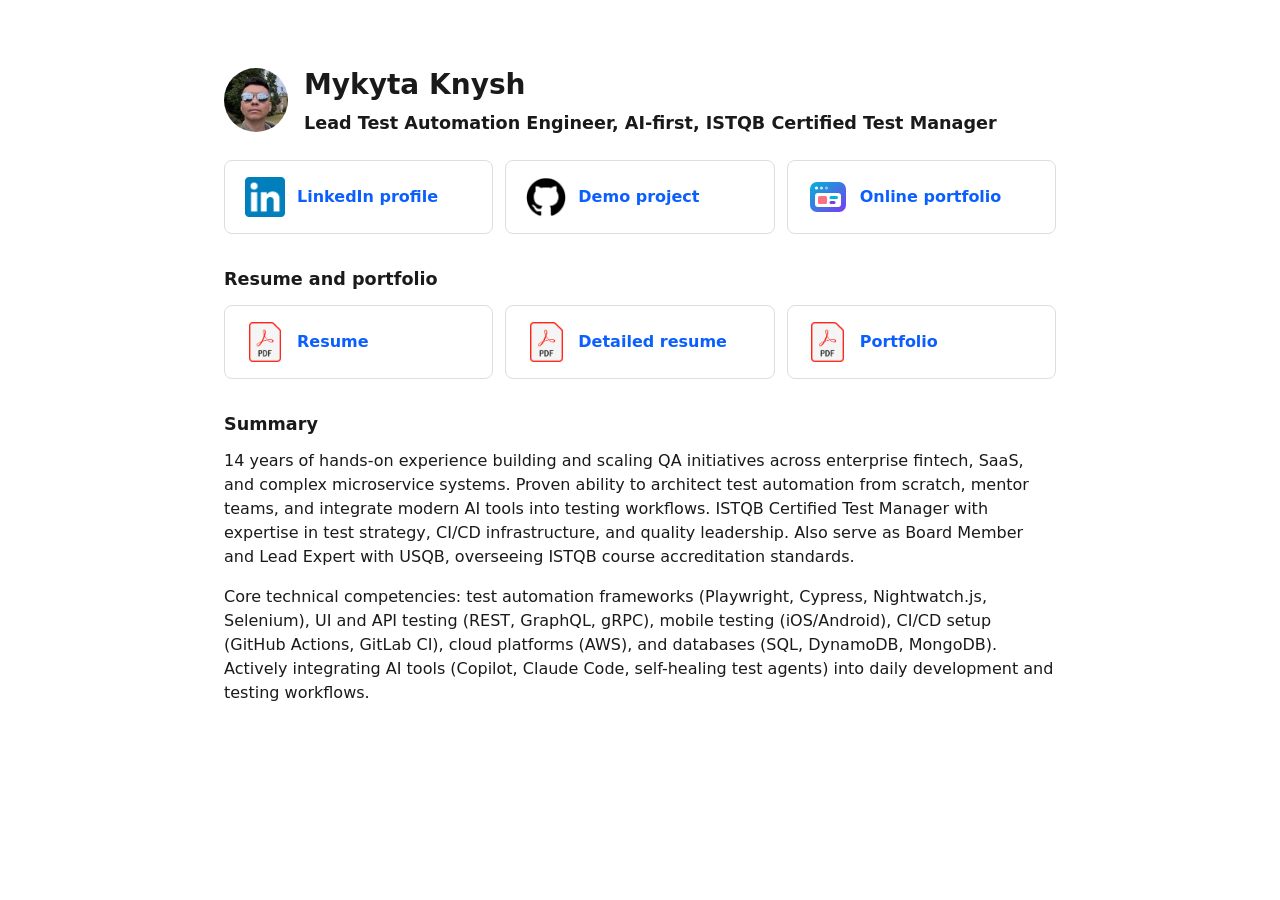
==== docs/index.html @ f2004c10 "Use colorful web page icon for online portfolio" ====
<!doctype html>
<html lang="en">
<head>
<meta charset="utf-8">
<meta name="viewport" content="width=device-width, initial-scale=1">
<title>Mykyta Knysh – Lead Test Automation Engineer | Resume &amp; Portfolio</title>
<meta name="description" content="Mykyta Knysh: Lead Test Automation Engineer, AI-first, ISTQB Certified Test Manager. 14 years building and scaling QA across fintech and SaaS with Playwright, Cypress, Selenium and CI/CD. Download resume and portfolio.">
<meta name="author" content="Mykyta Knysh">
<meta name="robots" content="index, follow, max-snippet:-1, max-image-preview:large">
<link rel="canonical" href="https://nknysh.github.io/cv/">
<link rel="me" href="https://www.linkedin.com/in/mykytaknysh/">
<meta property="og:type" content="profile">
<meta property="og:title" content="Mykyta Knysh – Lead Test Automation Engineer">
<meta property="og:description" content="AI-first Lead Test Automation Engineer and ISTQB Certified Test Manager with 14 years of experience in enterprise fintech, SaaS and microservice systems.">
<meta property="og:url" content="https://nknysh.github.io/cv/">
<meta property="og:site_name" content="Mykyta Knysh – Resume &amp; Portfolio">
<meta property="profile:first_name" content="Mykyta">
<meta property="profile:last_name" content="Knysh">
<meta name="twitter:card" content="summary">
<meta name="twitter:title" content="Mykyta Knysh – Lead Test Automation Engineer">
<meta name="twitter:description" content="AI-first Lead Test Automation Engineer and ISTQB Certified Test Manager. Download resume and portfolio.">
<script type="application/ld+json">
{
  "@context": "https://schema.org",
  "@type": "ProfilePage",
  "url": "https://nknysh.github.io/cv/",
  "name": "Mykyta Knysh – Resume & Portfolio",
  "mainEntity": {
    "@type": "Person",
    "name": "Mykyta Knysh",
    "givenName": "Mykyta",
    "familyName": "Knysh",
    "jobTitle": "Lead Test Automation Engineer",
    "description": "Lead Test Automation Engineer, AI-first, ISTQB Certified Test Manager with 14 years of experience building and scaling QA initiatives across enterprise fintech, SaaS, and complex microservice systems.",
    "url": "https://nknysh.github.io/cv/",
    "sameAs": ["https://www.linkedin.com/in/mykytaknysh/"],
    "hasCredential": {
      "@type": "EducationalOccupationalCredential",
      "credentialCategory": "certification",
      "name": "ISTQB Certified Test Manager"
    },
    "memberOf": {
      "@type": "Organization",
      "name": "USQB",
      "roleName": "Board Member and Lead Expert"
    },
    "knowsAbout": [
      "Test automation", "Test strategy", "Quality assurance", "Playwright", "Cypress",
      "Nightwatch.js", "Selenium", "REST API testing", "GraphQL", "gRPC",
      "Mobile testing", "iOS", "Android", "CI/CD", "GitHub Actions", "GitLab CI",
      "AWS", "SQL", "DynamoDB", "MongoDB", "AI-assisted testing", "Claude Code", "GitHub Copilot"
    ]
  }
}
</script>
<style>
  :root { --bg:#fff; --fg:#1a1a1a; --muted:#666; --accent:#0b5fff; --border:#ddd; }
  @media (prefers-color-scheme: dark) {
    :root { --bg:#111; --fg:#eee; --muted:#999; --accent:#6ea0ff; --border:#333; }
  }
  body { margin:0; background:var(--bg); color:var(--fg); font:16px/1.5 system-ui,sans-serif; }
  main { max-width:52rem; margin:0 auto; padding:4rem 16px; }
  h1 { margin:0 0 .25rem; font-size:1.75rem; }
  .identity { display:flex; align-items:center; gap:1rem; margin:0 0 1.5rem; }
  .identity img { flex:none; width:4rem; height:4rem; border-radius:50%; object-fit:cover; }
  .role { margin:0; font-size:1.1rem; font-weight:600; }
  section p { margin:0 0 1rem; }
  h2 { margin:2rem 0 .75rem; font-size:1.1rem; }  a, a:visited { color:var(--accent); }
  .docs { display:grid; grid-template-columns:repeat(3,1fr); gap:.75rem; }
  @media (max-width:40rem) { .docs { grid-template-columns:1fr; } }
  a.doc { display:block; padding:1rem 1.25rem; border:1px solid var(--border);
          border-radius:8px; color:var(--accent); text-decoration:none; font-weight:600; }
  a.doc:hover { border-color:var(--accent); }
  a.doc.with-logo { display:flex; align-items:center; gap:.75rem; }
  a.doc img { width:2.5rem; height:2.5rem; flex:none; object-fit:contain; }
  @media (prefers-color-scheme: dark) { img.invert-dark { filter:invert(1); } }</style>
</head>
<body>
<main>
  <header>
    <div class="identity">
      <img src="images/avatar.jpg" alt="" width="64" height="64">
      <div>
        <h1>Mykyta Knysh</h1>
        <p class="role">Lead Test Automation Engineer, AI-first, ISTQB Certified Test Manager</p>
      </div>
    </div>
    <div class="docs">
      <a class="doc with-logo" href="https://www.linkedin.com/in/mykytaknysh/" rel="me noopener"><img src="images/linkedin.png" alt="" width="40" height="40">LinkedIn profile</a>
      <a class="doc with-logo" href="https://github.com/nknysh/cmc-tests" rel="noopener"><img src="images/github.png" class="invert-dark" alt="" width="40" height="40">Demo project</a>
      <a class="doc with-logo" href="portfolio/"><img src="images/portfolio.svg" alt="" width="40" height="40">Online portfolio</a>
    </div>
  </header>
  <nav aria-labelledby="docs">
    <h2 id="docs">Resume and portfolio</h2>    <div class="docs">
      <a class="doc with-logo" href="Mykyta_Knysh_Resume.pdf" download><img src="images/pdf.png" alt="" width="40" height="40">Resume</a>
      <a class="doc with-logo" href="Mykyta_Knysh_Resume_Detailed.pdf" download><img src="images/pdf.png" alt="" width="40" height="40">Detailed resume</a>
      <a class="doc with-logo" href="Mykyta_Knysh_Portfolio.pdf" download><img src="images/pdf.png" alt="" width="40" height="40">Portfolio</a>
    </div>
  </nav>
  <section aria-labelledby="summary">
    <h2 id="summary">Summary</h2>
    <p>14 years of hands-on experience building and scaling QA initiatives across enterprise fintech, SaaS, and complex microservice systems. Proven ability to architect test automation from scratch, mentor teams, and integrate modern AI tools into testing workflows. ISTQB Certified Test Manager with expertise in test strategy, CI/CD infrastructure, and quality leadership. Also serve as Board Member and Lead Expert with USQB, overseeing ISTQB course accreditation standards.</p>
    <p>Core technical competencies: test automation frameworks (Playwright, Cypress, Nightwatch.js, Selenium), UI and API testing (REST, GraphQL, gRPC), mobile testing (iOS/Android), CI/CD setup (GitHub Actions, GitLab CI), cloud platforms (AWS), and databases (SQL, DynamoDB, MongoDB). Actively integrating AI tools (Copilot, Claude Code, self-healing test agents) into daily development and testing workflows.</p>
  </section>
</main>
</body>
</html>
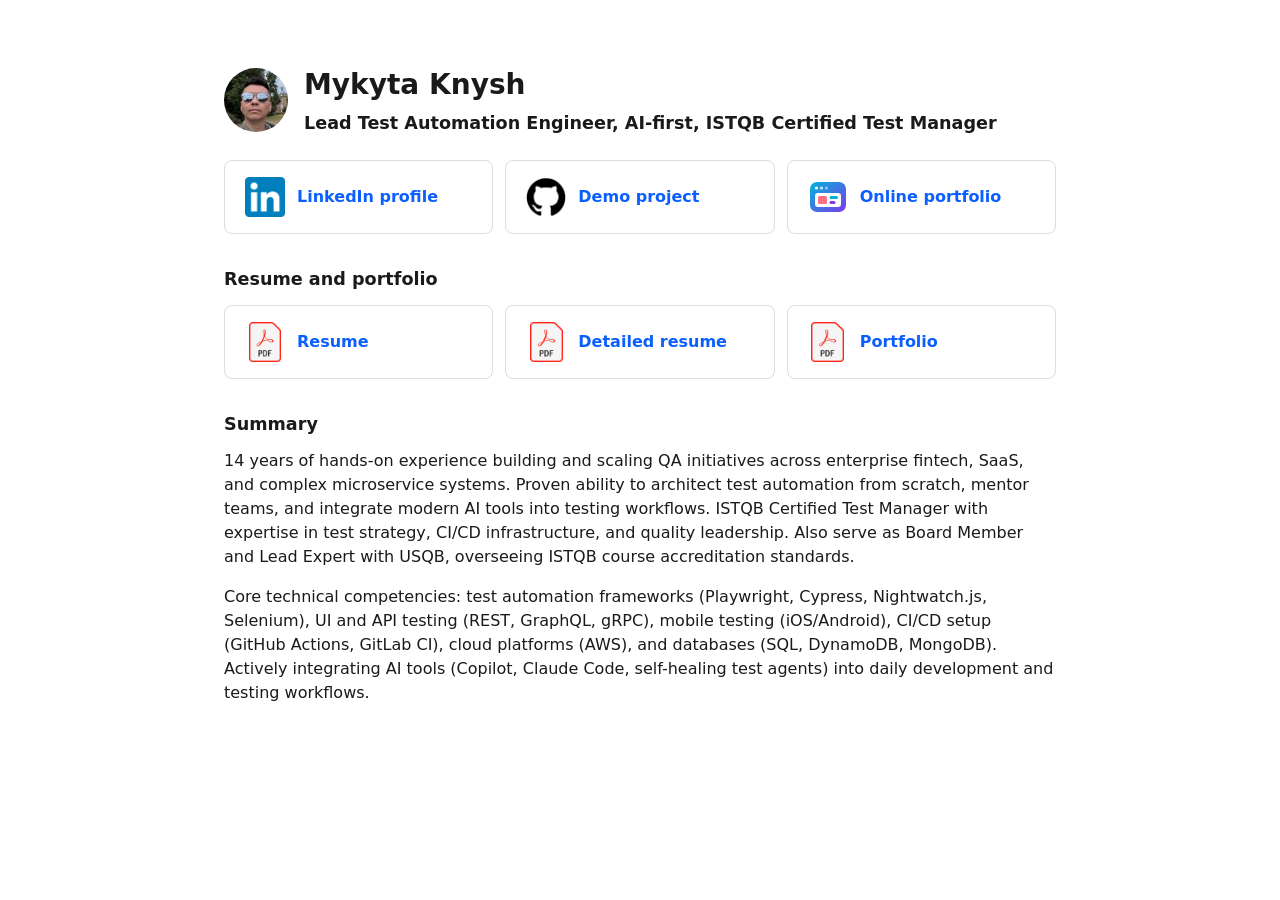
==== commit f8fc9f9f: "Add llms.txt and sitemap, fix avatar alt text and portfolio title separator" ====
--- a/docs/index.html
+++ b/docs/index.html
@@ -79,7 +79,7 @@
 <main>
   <header>
     <div class="identity">
-      <img src="images/avatar.jpg" alt="" width="64" height="64">
+      <img src="images/avatar.jpg" alt="Mykyta Knysh" width="64" height="64">
       <div>
         <h1>Mykyta Knysh</h1>
         <p class="role">Lead Test Automation Engineer, AI-first, ISTQB Certified Test Manager</p>
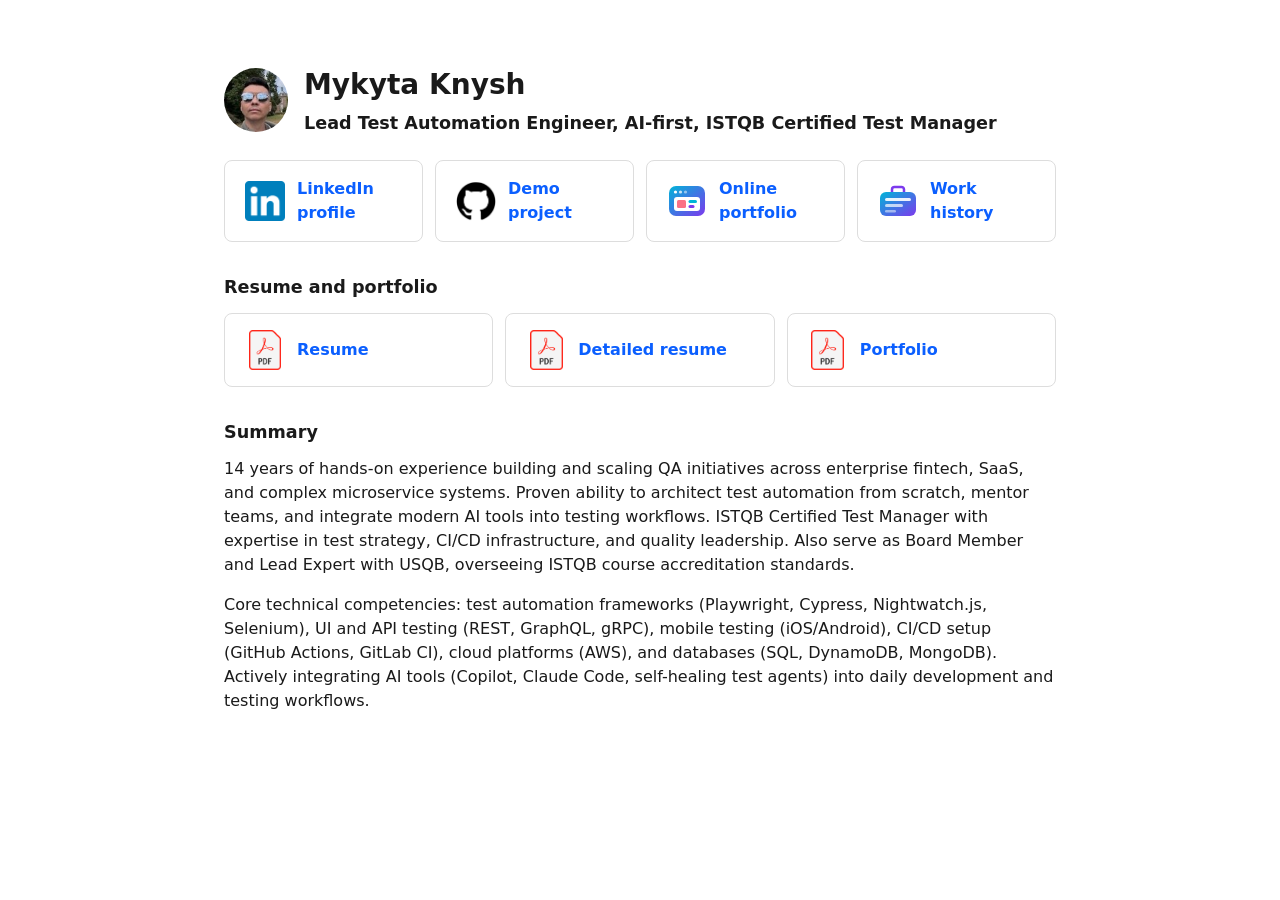
==== commit 88f03ec1: "Add work history page generated from resume-detailed.md, with Markdown copy and role schema; update " ====
--- a/docs/index.html
+++ b/docs/index.html
@@ -27,6 +27,7 @@
   "name": "Mykyta Knysh – Resume & Portfolio",
   "mainEntity": {
     "@type": "Person",
+    "@id": "https://nknysh.github.io/cv/#person",
     "name": "Mykyta Knysh",
     "givenName": "Mykyta",
     "familyName": "Knysh",
@@ -66,7 +67,7 @@
   .role { margin:0; font-size:1.1rem; font-weight:600; }
   section p { margin:0 0 1rem; }
   h2 { margin:2rem 0 .75rem; font-size:1.1rem; }  a, a:visited { color:var(--accent); }
-  .docs { display:grid; grid-template-columns:repeat(3,1fr); gap:.75rem; }
+  .docs { display:grid; grid-template-columns:repeat(auto-fit,minmax(11rem,1fr)); gap:.75rem; }
   @media (max-width:40rem) { .docs { grid-template-columns:1fr; } }
   a.doc { display:block; padding:1rem 1.25rem; border:1px solid var(--border);
           border-radius:8px; color:var(--accent); text-decoration:none; font-weight:600; }
@@ -89,6 +90,7 @@
       <a class="doc with-logo" href="https://www.linkedin.com/in/mykytaknysh/" rel="me noopener"><img src="images/linkedin.png" alt="" width="40" height="40">LinkedIn profile</a>
       <a class="doc with-logo" href="https://github.com/nknysh/cmc-tests" rel="noopener"><img src="images/github.png" class="invert-dark" alt="" width="40" height="40">Demo project</a>
       <a class="doc with-logo" href="portfolio/"><img src="images/portfolio.svg" alt="" width="40" height="40">Online portfolio</a>
+      <a class="doc with-logo" href="work-history/"><img src="images/work-history.svg" alt="" width="40" height="40">Work history</a>
     </div>
   </header>
   <nav aria-labelledby="docs">
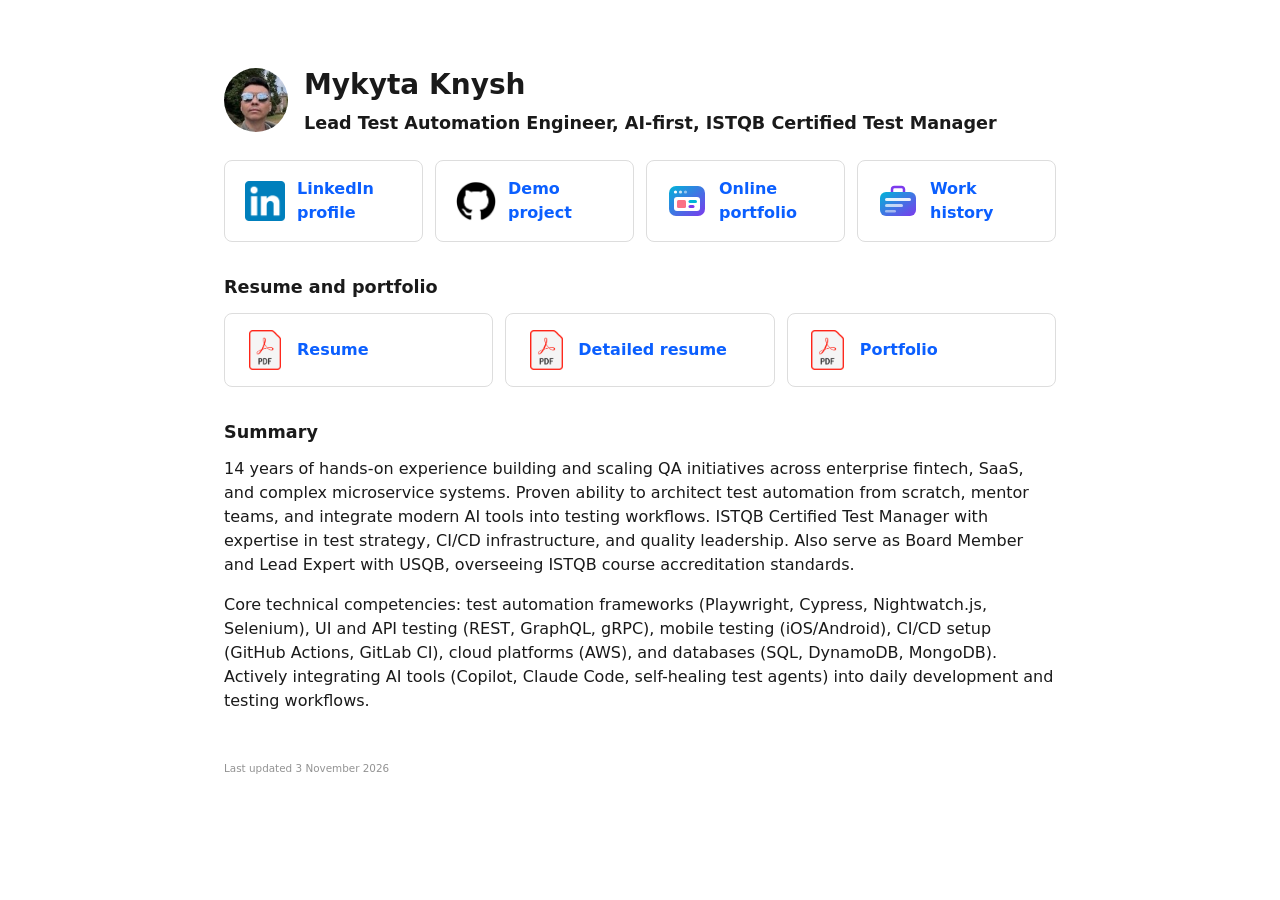
==== commit 86fe1659: "Add last updated date to every page" ====
--- a/docs/index.html
+++ b/docs/index.html
@@ -25,6 +25,7 @@
   "@type": "ProfilePage",
   "url": "https://nknysh.github.io/cv/",
   "name": "Mykyta Knysh – Resume & Portfolio",
+  "dateModified": "2026-11-03",
   "mainEntity": {
     "@type": "Person",
     "@id": "https://nknysh.github.io/cv/#person",
@@ -74,7 +75,8 @@
   a.doc:hover { border-color:var(--accent); }
   a.doc.with-logo { display:flex; align-items:center; gap:.75rem; }
   a.doc img { width:2.5rem; height:2.5rem; flex:none; object-fit:contain; }
-  @media (prefers-color-scheme: dark) { img.invert-dark { filter:invert(1); } }</style>
+  @media (prefers-color-scheme: dark) { img.invert-dark { filter:invert(1); } }
+  .updated { margin:3rem 0 0; color:var(--muted); opacity:.7; font-size:.65rem; }</style>
 </head>
 <body>
 <main>
@@ -105,6 +107,7 @@
     <p>14 years of hands-on experience building and scaling QA initiatives across enterprise fintech, SaaS, and complex microservice systems. Proven ability to architect test automation from scratch, mentor teams, and integrate modern AI tools into testing workflows. ISTQB Certified Test Manager with expertise in test strategy, CI/CD infrastructure, and quality leadership. Also serve as Board Member and Lead Expert with USQB, overseeing ISTQB course accreditation standards.</p>
     <p>Core technical competencies: test automation frameworks (Playwright, Cypress, Nightwatch.js, Selenium), UI and API testing (REST, GraphQL, gRPC), mobile testing (iOS/Android), CI/CD setup (GitHub Actions, GitLab CI), cloud platforms (AWS), and databases (SQL, DynamoDB, MongoDB). Actively integrating AI tools (Copilot, Claude Code, self-healing test agents) into daily development and testing workflows.</p>
   </section>
+  <footer><p class="updated">Last updated <time datetime="2026-11-03">3 November 2026</time></p></footer>
 </main>
 </body>
 </html>
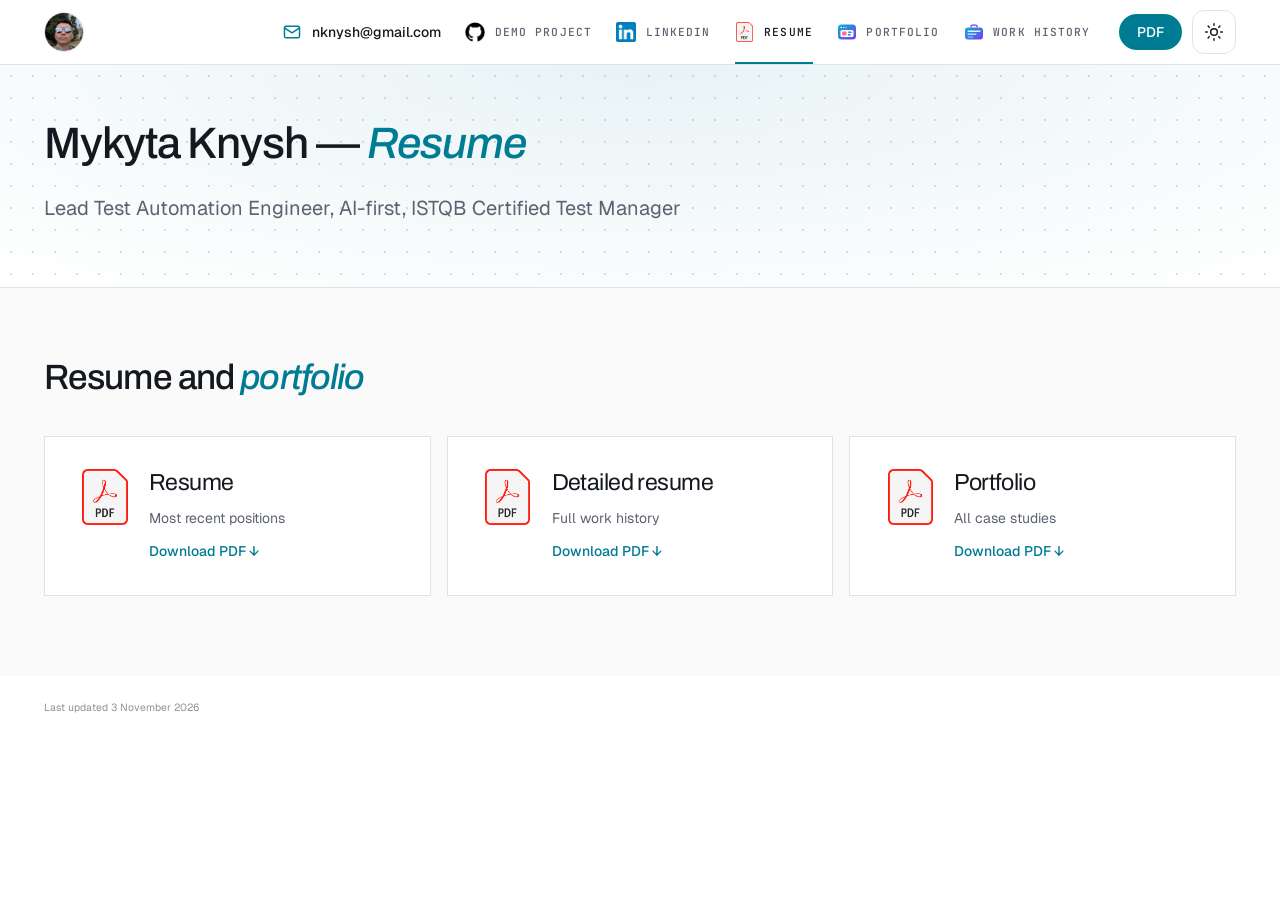
==== commit 350f9c26: "Restyle CV landing page with the shared header and document cards; add Portfolio link to header" ====
--- a/docs/index.html
+++ b/docs/index.html
@@ -6,19 +6,23 @@
 <title>Mykyta Knysh – Lead Test Automation Engineer | Resume &amp; Portfolio</title>
 <meta name="description" content="Mykyta Knysh: Lead Test Automation Engineer, AI-first, ISTQB Certified Test Manager. 14 years building and scaling QA across fintech and SaaS with Playwright, Cypress, Selenium and CI/CD. Download resume and portfolio.">
 <meta name="author" content="Mykyta Knysh">
+<link rel="canonical" href="https://nknysh.github.io/cv/">
+<meta property="og:type" content="profile">
+<meta property="og:title" content="Mykyta Knysh – Lead Test Automation Engineer | Resume &amp; Portfolio">
+<meta property="og:description" content="Mykyta Knysh: Lead Test Automation Engineer, AI-first, ISTQB Certified Test Manager. 14 years building and scaling QA across fintech and SaaS with Playwright, Cypress, Selenium and CI/CD. Download resume and portfolio.">
+<meta property="og:url" content="https://nknysh.github.io/cv/">
+<meta name="twitter:card" content="summary">
+<link rel="icon" href="images/favicon.png" type="image/png">
+<link rel="preconnect" href="https://fonts.googleapis.com">
+<link rel="preconnect" href="https://fonts.gstatic.com" crossorigin>
+<link rel="stylesheet" href="https://fonts.googleapis.com/css2?family=Archivo:ital,wght@0,400..800;1,400..600&family=Geist:wght@300..600&family=JetBrains+Mono:wght@400;500&display=swap">
+<link rel="stylesheet" href="portfolio/portfolio.css">
+<script src="portfolio/menu.js"></script>
 <meta name="robots" content="index, follow, max-snippet:-1, max-image-preview:large">
-<link rel="canonical" href="https://nknysh.github.io/cv/">
 <link rel="me" href="https://www.linkedin.com/in/mykytaknysh/">
-<meta property="og:type" content="profile">
-<meta property="og:title" content="Mykyta Knysh – Lead Test Automation Engineer">
-<meta property="og:description" content="AI-first Lead Test Automation Engineer and ISTQB Certified Test Manager with 14 years of experience in enterprise fintech, SaaS and microservice systems.">
-<meta property="og:url" content="https://nknysh.github.io/cv/">
 <meta property="og:site_name" content="Mykyta Knysh – Resume &amp; Portfolio">
 <meta property="profile:first_name" content="Mykyta">
 <meta property="profile:last_name" content="Knysh">
-<meta name="twitter:card" content="summary">
-<meta name="twitter:title" content="Mykyta Knysh – Lead Test Automation Engineer">
-<meta name="twitter:description" content="AI-first Lead Test Automation Engineer and ISTQB Certified Test Manager. Download resume and portfolio.">
 <script type="application/ld+json">
 {
   "@context": "https://schema.org",
@@ -30,12 +34,14 @@
     "@type": "Person",
     "@id": "https://nknysh.github.io/cv/#person",
     "name": "Mykyta Knysh",
+    "url": "https://nknysh.github.io/cv/",
     "givenName": "Mykyta",
     "familyName": "Knysh",
     "jobTitle": "Lead Test Automation Engineer",
     "description": "Lead Test Automation Engineer, AI-first, ISTQB Certified Test Manager with 14 years of experience building and scaling QA initiatives across enterprise fintech, SaaS, and complex microservice systems.",
-    "url": "https://nknysh.github.io/cv/",
-    "sameAs": ["https://www.linkedin.com/in/mykytaknysh/"],
+    "sameAs": [
+      "https://www.linkedin.com/in/mykytaknysh/"
+    ],
     "hasCredential": {
       "@type": "EducationalOccupationalCredential",
       "credentialCategory": "certification",
@@ -47,67 +53,89 @@
       "roleName": "Board Member and Lead Expert"
     },
     "knowsAbout": [
-      "Test automation", "Test strategy", "Quality assurance", "Playwright", "Cypress",
-      "Nightwatch.js", "Selenium", "REST API testing", "GraphQL", "gRPC",
-      "Mobile testing", "iOS", "Android", "CI/CD", "GitHub Actions", "GitLab CI",
-      "AWS", "SQL", "DynamoDB", "MongoDB", "AI-assisted testing", "Claude Code", "GitHub Copilot"
+      "Test automation",
+      "Test strategy",
+      "Quality assurance",
+      "Playwright",
+      "Cypress",
+      "Nightwatch.js",
+      "Selenium",
+      "REST API testing",
+      "GraphQL",
+      "gRPC",
+      "Mobile testing",
+      "iOS",
+      "Android",
+      "CI/CD",
+      "GitHub Actions",
+      "GitLab CI",
+      "AWS",
+      "SQL",
+      "DynamoDB",
+      "MongoDB",
+      "AI-assisted testing",
+      "Claude Code",
+      "GitHub Copilot"
     ]
   }
 }
 </script>
-<style>
-  :root { --bg:#fff; --fg:#1a1a1a; --muted:#666; --accent:#0b5fff; --border:#ddd; }
-  @media (prefers-color-scheme: dark) {
-    :root { --bg:#111; --fg:#eee; --muted:#999; --accent:#6ea0ff; --border:#333; }
-  }
-  body { margin:0; background:var(--bg); color:var(--fg); font:16px/1.5 system-ui,sans-serif; }
-  main { max-width:52rem; margin:0 auto; padding:4rem 16px; }
-  h1 { margin:0 0 .25rem; font-size:1.75rem; }
-  .identity { display:flex; align-items:center; gap:1rem; margin:0 0 1.5rem; }
-  .identity img { flex:none; width:4rem; height:4rem; border-radius:50%; object-fit:cover; }
-  .role { margin:0; font-size:1.1rem; font-weight:600; }
-  section p { margin:0 0 1rem; }
-  h2 { margin:2rem 0 .75rem; font-size:1.1rem; }  a, a:visited { color:var(--accent); }
-  .docs { display:grid; grid-template-columns:repeat(auto-fit,minmax(11rem,1fr)); gap:.75rem; }
-  @media (max-width:40rem) { .docs { grid-template-columns:1fr; } }
-  a.doc { display:block; padding:1rem 1.25rem; border:1px solid var(--border);
-          border-radius:8px; color:var(--accent); text-decoration:none; font-weight:600; }
-  a.doc:hover { border-color:var(--accent); }
-  a.doc.with-logo { display:flex; align-items:center; gap:.75rem; }
-  a.doc img { width:2.5rem; height:2.5rem; flex:none; object-fit:contain; }
-  @media (prefers-color-scheme: dark) { img.invert-dark { filter:invert(1); } }
-  .updated { margin:3rem 0 0; color:var(--muted); opacity:.7; font-size:.65rem; }</style>
 </head>
 <body>
-<main>
-  <header>
-    <div class="identity">
-      <img src="images/avatar.jpg" alt="Mykyta Knysh" width="64" height="64">
-      <div>
-        <h1>Mykyta Knysh</h1>
-        <p class="role">Lead Test Automation Engineer, AI-first, ISTQB Certified Test Manager</p>
-      </div>
+<a class="skip" href="#content">Skip to content</a>
+<header class="site-header">
+  <div class="bar">
+    <a class="brand" href="portfolio/" aria-label="Mykyta Knysh, portfolio overview"><img src="images/avatar.jpg" alt="" width="40" height="40"></a>
+    <div class="actions">
+      <a class="button" href="Mykyta_Knysh_Resume.pdf" download>PDF</a>
+      <button class="icon-link framed theme-toggle" type="button" aria-label="Switch color theme" title="Switch color theme"><svg viewBox="0 0 24 24" width="20" height="20" fill="none" stroke="currentColor" stroke-width="1.75" stroke-linecap="round" stroke-linejoin="round" aria-hidden="true"><circle cx="12" cy="12" r="4"/><path d="M12 2v2M12 20v2M4.9 4.9l1.4 1.4M17.7 17.7l1.4 1.4M2 12h2M20 12h2M6.3 17.7l-1.4 1.4M19.1 4.9l-1.4 1.4"/></svg></button>
+      <button class="icon-link menu-toggle" type="button" aria-label="Menu" aria-expanded="false" aria-controls="menu"><svg viewBox="0 0 24 24" width="20" height="20" fill="none" stroke="currentColor" stroke-width="1.75" stroke-linecap="round" stroke-linejoin="round" aria-hidden="true"><path d="M4 6h16M4 12h16M4 18h16"/></svg></button>
     </div>
-    <div class="docs">
-      <a class="doc with-logo" href="https://www.linkedin.com/in/mykytaknysh/" rel="me noopener"><img src="images/linkedin.png" alt="" width="40" height="40">LinkedIn profile</a>
-      <a class="doc with-logo" href="https://github.com/nknysh/cmc-tests" rel="noopener"><img src="images/github.png" class="invert-dark" alt="" width="40" height="40">Demo project</a>
-      <a class="doc with-logo" href="portfolio/"><img src="images/portfolio.svg" alt="" width="40" height="40">Online portfolio</a>
-      <a class="doc with-logo" href="work-history/"><img src="images/work-history.svg" alt="" width="40" height="40">Work history</a>
+    <nav id="menu" class="menu" aria-label="Links">
+      <ul>
+        <li class="menu-email"><a href="mailto:nknysh@gmail.com" title="Email nknysh@gmail.com"><svg viewBox="0 0 24 24" width="20" height="20" fill="none" stroke="currentColor" stroke-width="1.75" stroke-linecap="round" stroke-linejoin="round" aria-hidden="true"><rect x="3" y="5" width="18" height="14" rx="2"/><path d="m3 7 9 6 9-6"/></svg><span class="label">nknysh@gmail.com</span></a></li>
+        <li><a href="https://github.com/nknysh/cmc-tests" rel="noopener" title="Demo project"><img src="images/github.png" class="invert-dark" alt="" width="20" height="20"><span class="label">Demo project</span></a></li>
+        <li><a href="https://www.linkedin.com/in/mykytaknysh/" rel="me noopener" title="LinkedIn"><img src="images/linkedin.png" alt="" width="20" height="20"><span class="label">LinkedIn</span></a></li>
+        <li><a href="./" aria-current="page" title="Resume"><img src="images/pdf.png" alt="" width="20" height="20"><span class="label">Resume</span></a></li>
+        <li><a href="portfolio/" title="Portfolio"><img src="images/portfolio.svg" alt="" width="20" height="20"><span class="label">Portfolio</span></a></li>
+        <li><a href="work-history/" title="Work history"><img src="images/work-history.svg" alt="" width="20" height="20"><span class="label">Work history</span></a></li>
+      </ul>
+    </nav>
+  </div>
+</header>
+<main id="content">
+  <section class="hero cv-hero">
+    <div class="wrap">
+      <h1>Mykyta Knysh <span class="sep">—</span> <em>Resume</em></h1>
+      <p class="lead">Lead Test Automation Engineer, AI-first, ISTQB Certified Test Manager</p>
     </div>
-  </header>
-  <nav aria-labelledby="docs">
-    <h2 id="docs">Resume and portfolio</h2>    <div class="docs">
-      <a class="doc with-logo" href="Mykyta_Knysh_Resume.pdf" download><img src="images/pdf.png" alt="" width="40" height="40">Resume</a>
-      <a class="doc with-logo" href="Mykyta_Knysh_Resume_Detailed.pdf" download><img src="images/pdf.png" alt="" width="40" height="40">Detailed resume</a>
-      <a class="doc with-logo" href="Mykyta_Knysh_Portfolio.pdf" download><img src="images/pdf.png" alt="" width="40" height="40">Portfolio</a>
+  </section>
+  <section class="work" aria-labelledby="docs">
+    <div class="wrap">
+      <h2 id="docs">Resume and <em>portfolio</em></h2>
+      <ul class="cards doc-cards">
+      <li><a class="card doc-card" href="Mykyta_Knysh_Resume.pdf" download>
+        <img class="card-icon" src="images/pdf.png" alt="" width="48" height="48">
+        <span class="card-title">Resume</span>
+        <span class="doc-note">Most recent positions</span>
+        <span class="read-more">Download PDF <span aria-hidden="true">↓</span></span>
+      </a></li>
+      <li><a class="card doc-card" href="Mykyta_Knysh_Resume_Detailed.pdf" download>
+        <img class="card-icon" src="images/pdf.png" alt="" width="48" height="48">
+        <span class="card-title">Detailed resume</span>
+        <span class="doc-note">Full work history</span>
+        <span class="read-more">Download PDF <span aria-hidden="true">↓</span></span>
+      </a></li>
+      <li><a class="card doc-card" href="Mykyta_Knysh_Portfolio.pdf" download>
+        <img class="card-icon" src="images/pdf.png" alt="" width="48" height="48">
+        <span class="card-title">Portfolio</span>
+        <span class="doc-note">All case studies</span>
+        <span class="read-more">Download PDF <span aria-hidden="true">↓</span></span>
+      </a></li>
+      </ul>
     </div>
-  </nav>
-  <section aria-labelledby="summary">
-    <h2 id="summary">Summary</h2>
-    <p>14 years of hands-on experience building and scaling QA initiatives across enterprise fintech, SaaS, and complex microservice systems. Proven ability to architect test automation from scratch, mentor teams, and integrate modern AI tools into testing workflows. ISTQB Certified Test Manager with expertise in test strategy, CI/CD infrastructure, and quality leadership. Also serve as Board Member and Lead Expert with USQB, overseeing ISTQB course accreditation standards.</p>
-    <p>Core technical competencies: test automation frameworks (Playwright, Cypress, Nightwatch.js, Selenium), UI and API testing (REST, GraphQL, gRPC), mobile testing (iOS/Android), CI/CD setup (GitHub Actions, GitLab CI), cloud platforms (AWS), and databases (SQL, DynamoDB, MongoDB). Actively integrating AI tools (Copilot, Claude Code, self-healing test agents) into daily development and testing workflows.</p>
   </section>
-  <footer><p class="updated">Last updated <time datetime="2026-11-03">3 November 2026</time></p></footer>
 </main>
+<footer class="wrap page-updated"><p>Last updated <time datetime="2026-11-03">3 November 2026</time></p></footer>
 </body>
 </html>
--- a/docs/portfolio/portfolio.css
+++ b/docs/portfolio/portfolio.css
@@ -0,0 +1,231 @@
+/* Teal is the site color. --c1 to --c6 color-code the overview's track record only;
+   --case is teal everywhere else, so all portfolio items look the same. */
+:root {
+  --bg:#fff; --fg:#14181f; --muted:#5c6370; --border:#dfe2e7; --card:#fafafa; --pill:#f3f4f6;
+  --primary:#007b94; --on-primary:#fff; --header:rgba(255,255,255,.8);
+  --c1:#007b94; --c2:#4353c9; --c3:#8b35c9; --c4:#b45309; --c5:#be123c; --c6:#15803d;
+  --heading:Archivo,system-ui,sans-serif; --body:Geist,system-ui,sans-serif; --mono:"JetBrains Mono",ui-monospace,monospace;
+  color-scheme:light;
+}
+@media (prefers-color-scheme: dark) {
+  :root:not([data-theme="light"]) {
+    --bg:#0c0e12; --fg:#f0f1f4; --muted:#969ca8; --border:#1f242e; --card:#12151b; --pill:#1a1e26;
+    --primary:#00e1ff; --on-primary:#0b0e13; --header:rgba(12,14,18,.8);
+    --c1:#00e1ff; --c2:#9aa8ff; --c3:#d09bff; --c4:#fbbf24; --c5:#fb7185; --c6:#4ade80;
+    color-scheme:dark;
+  }
+}
+:root[data-theme="dark"] {
+  --bg:#0c0e12; --fg:#f0f1f4; --muted:#969ca8; --border:#1f242e; --card:#12151b; --pill:#1a1e26;
+  --primary:#00e1ff; --on-primary:#0b0e13; --header:rgba(12,14,18,.8);
+  --c1:#00e1ff; --c2:#9aa8ff; --c3:#d09bff; --c4:#fbbf24; --c5:#fb7185; --c6:#4ade80;
+  color-scheme:dark;
+}
+:root { --case:var(--primary); }
+[data-case="1"] { --case:var(--c1); }
+[data-case="2"] { --case:var(--c2); }
+[data-case="3"] { --case:var(--c3); }
+[data-case="4"] { --case:var(--c4); }
+[data-case="5"] { --case:var(--c5); }
+[data-case="6"] { --case:var(--c6); }
+
+* { box-sizing:border-box; }
+html { -webkit-text-size-adjust:100%; scroll-padding-top:6rem; scroll-behavior:smooth; }
+body { margin:0; background:var(--bg); color:var(--fg); font:16px/1.6 var(--body); overflow-wrap:break-word; }
+a { color:var(--primary); }
+a:focus-visible, button:focus-visible { outline:2px solid var(--primary); outline-offset:2px; }
+ul, ol { margin:0; padding:0; list-style:none; }
+em { color:var(--primary); font-style:italic; }
+.kicker { margin:0; color:var(--muted); font:500 .7rem/1.5 var(--mono); letter-spacing:.14em; text-transform:uppercase; }
+
+.skip { position:absolute; left:-999px; top:0; padding:.5rem 1rem; background:var(--bg); z-index:60; }
+.skip:focus { left:0; }
+
+/* Header: avatar (links to the overview) on the left; email, links, PDF button and theme switch on the right.
+   The links are a drop-down menu below 26rem, icons only from 26rem, and icons with labels from 64rem.
+   The email address shows in full from 36rem, ahead of the other labels. */
+.site-header { position:sticky; top:0; z-index:50; background:var(--header); border-bottom:1px solid var(--border); -webkit-backdrop-filter:blur(12px); backdrop-filter:blur(12px); }
+.bar { display:flex; flex-wrap:wrap; align-items:center; justify-content:space-between; gap:0 1rem; min-height:4rem; padding:0 24px; }
+.brand { display:inline-flex; border-radius:50%; }
+.brand img { display:block; width:2.5rem; height:2.5rem; border:1px solid var(--border); border-radius:50%; object-fit:cover; }
+.actions { display:flex; align-items:center; gap:.25rem; }
+.button { display:inline-flex; align-items:center; min-height:2.25rem; margin-right:.35rem; padding:0 1.15rem; border-radius:999px; background:var(--primary); color:var(--on-primary); font-size:.875rem; font-weight:500; text-decoration:none; }
+.button:hover { opacity:.88; }
+.icon-link { display:inline-grid; place-items:center; width:2.75rem; height:2.75rem; padding:0; border:0; border-radius:12px; background:none; color:var(--fg); cursor:pointer; }
+.icon-link:hover { color:var(--primary); }
+.icon-link.framed { border:1px solid var(--border); }
+.theme-toggle, .menu-toggle { display:none; }
+.js .theme-toggle, .js .menu-toggle { display:inline-grid; }
+.menu { flex-basis:100%; max-height:calc(100dvh - 4rem); overflow-y:auto; padding-bottom:.75rem; }
+.js .menu { display:none; }
+.js .menu.open { display:block; }
+.menu a { display:flex; align-items:center; gap:.6rem; min-height:2.75rem; color:var(--muted); font:500 .75rem/1.3 var(--mono); letter-spacing:.14em; text-transform:uppercase; text-decoration:none; }
+.menu a:hover, .menu a[aria-current="page"] { color:var(--fg); }
+.menu .menu-email a { color:var(--fg); font:500 .875rem/1.3 var(--body); letter-spacing:0; text-transform:none; }
+.menu .menu-email a:hover { color:var(--primary); }
+.menu-email svg { flex:none; width:1.25rem; height:1.25rem; color:var(--primary); }
+.menu img { flex:none; width:1.25rem; height:1.25rem; object-fit:contain; }
+/* The GitHub logo is black; flip it on the dark theme. */
+@media (prefers-color-scheme: dark) { :root:not([data-theme="light"]) .invert-dark { filter:invert(1); } }
+:root[data-theme="dark"] .invert-dark { filter:invert(1); }
+
+.wrap { max-width:96rem; margin:0 auto; padding:0 24px; }
+.wrap.narrow { max-width:72rem; padding-top:3rem; padding-bottom:4rem; }
+
+/* Overview */
+.hero { display:flow-root; padding-bottom:4rem; background:
+  radial-gradient(60rem 18rem at 50% 0, color-mix(in srgb, var(--primary) 9%, transparent), transparent),
+  radial-gradient(circle, color-mix(in srgb, var(--muted) 22%, transparent) 1px, transparent 1px) 0 0 / 22px 22px; }
+.pip { content:""; display:inline-block; width:.4rem; height:.4rem; margin-right:.6rem; border-radius:50%; background:var(--primary); vertical-align:.1em; }
+.hero h1 { max-width:52rem; margin:0; font:500 clamp(1.75rem,3.5vw,2.75rem)/1.02 var(--heading); letter-spacing:-.025em; text-wrap:balance; }
+.intro { display:grid; gap:1.75rem 4rem; margin-top:3.5rem; }
+.lead { max-width:46rem; margin:1.75rem 0 0; color:var(--muted); font-size:clamp(1.125rem,2.5vw,1.25rem); line-height:1.45; text-wrap:pretty; }
+.availability-title { margin:0; color:var(--primary); font:italic 500 clamp(1.4rem,2.75vw,1.75rem)/1.2 var(--heading); letter-spacing:-.02em; }
+.availability { width:fit-content; }
+.availability-note { width:0; min-width:100%; text-align:justify; margin:.35rem 0 1rem; color:var(--muted); font-size:1rem; }
+.email-actions { display:flex; flex-wrap:wrap; gap:.5rem; }
+.email-actions .button { gap:.55rem; min-height:2.75rem; margin:0; font-size:1rem; }
+.copy-email { display:none; place-items:center; width:2.75rem; height:2.75rem; padding:0; border:1px solid var(--border); border-radius:50%; background:var(--bg); color:var(--fg); cursor:pointer; }
+.js .copy-email { display:inline-grid; }
+.copy-email:hover, .copy-email.copied { border-color:var(--primary); color:var(--primary); }
+.copy-email svg:last-child, .copy-email.copied svg:first-child { display:none; }
+.copy-email.copied svg:last-child { display:block; }
+.track { margin-top:3rem; }
+.stats-row { display:grid; grid-template-columns:repeat(2,minmax(0,1fr)); gap:1.5rem 1rem; margin-top:1rem; }
+.stats-row li { padding-left:1rem; border-left:2px solid color-mix(in srgb, var(--case) 50%, var(--bg)); }
+.stats-row a { display:block; color:inherit; text-decoration:none; }
+.stats-row a:hover .stat-value { text-decoration:underline; text-decoration-thickness:2px; text-underline-offset:.15em; }
+.stats-row a:hover .stat-label { color:var(--fg); }
+.stat-value { display:block; color:var(--case); font:400 clamp(1.6rem,3.2vw,2.25rem)/1.15 var(--heading); letter-spacing:-.02em; }
+.stat-label { display:block; margin-top:.35rem; color:var(--muted); font-size:.875rem; line-height:1.35; text-wrap:balance; }
+
+.work { padding:4.5rem 0 5rem; background:var(--card); border-top:1px solid var(--border); }
+.work h2 { margin:0 0 2.5rem; font:500 clamp(1.5rem,2.75vw,2.25rem)/1.02 var(--heading); letter-spacing:-.025em; }
+.cards { display:grid; grid-template-columns:minmax(0,1fr); gap:1rem; }
+.cards li { display:flex; }
+/* Icon in the left column; title, tech stack and link in the right. The middle row absorbs spare height, so the tech stack stays at the bottom. */
+.card { display:grid; flex:1; grid-template-columns:auto minmax(0,1fr); grid-template-rows:auto 1fr auto; gap:.75rem 1rem; padding:1.5rem; border:1px solid var(--border); background:var(--bg); color:var(--fg); text-decoration:none; }
+.card:hover { background:color-mix(in srgb, var(--case) 5%, var(--bg)); }
+.card:hover .card-title { color:var(--case); }
+.card-icon { width:3rem; height:3rem; color:var(--primary); }
+.card-icon .l, .card-icon .f { stroke:currentColor; stroke-width:2; stroke-linecap:round; stroke-linejoin:round; }
+.card-icon .l { fill:none; }
+.card-icon .f { fill:color-mix(in srgb, currentColor 16%, transparent); }
+.card-title { grid-column:2; font:400 clamp(1.3rem,2.6vw,1.75rem)/1.2 var(--heading); letter-spacing:-.025em; text-wrap:balance; }
+.card .tags { grid-column:2; align-self:end; gap:.25rem; }
+.card .tags > * { padding:.05rem .45rem; font-size:.65rem; line-height:1.5; }
+.read-more { grid-column:2; color:var(--case); font-size:.875rem; font-weight:500; }
+.tags { display:flex; flex-wrap:wrap; gap:.4rem; }
+.tags > * { padding:.15rem .7rem; border:1px solid var(--border); border-radius:999px; background:var(--pill); color:var(--muted); font:400 .75rem/1.6 var(--mono); }
+
+/* Case page */
+.back { color:var(--muted); font:500 .7rem/1.5 var(--mono); letter-spacing:.14em; text-transform:uppercase; text-decoration:none; }
+.back:hover { color:var(--primary); }
+.case-header { margin-top:2.25rem; }
+.case-header h1 { margin:0; font:500 clamp(2rem,4.5vw,3.5rem)/1.06 var(--heading); letter-spacing:-.025em; text-wrap:balance; }
+.stats-grid { display:grid; grid-template-columns:minmax(0,1fr); gap:1px; margin-top:2.5rem; border:1px solid var(--border); background:var(--border); }
+.stats-grid li { padding:1.25rem 1.5rem; background:var(--bg); }
+.stats-grid .stat-value { color:var(--fg); }
+.stats-grid li:first-child .stat-value { color:var(--case); }
+.stats-grid .stat-label { font:500 .7rem/1.5 var(--mono); letter-spacing:.14em; text-transform:uppercase; }
+.case-body { margin-top:3.5rem; }
+.toc { display:none; }
+.block { margin-top:2.75rem; }
+.block:first-child { margin-top:0; }
+.block h2 { margin:0 0 1rem; font:500 clamp(1.5rem,3vw,2rem)/1.2 var(--heading); letter-spacing:-.02em; }
+.block p, .steps { color:var(--muted); font-size:1.0625rem; line-height:1.65; }
+.block p { margin:0; }
+.steps { display:grid; gap:.85rem; }
+.steps li { position:relative; padding-left:1.25rem; }
+.steps li::before { content:""; position:absolute; left:0; top:.65em; width:.4rem; height:.4rem; border-radius:50%; background:var(--case); }
+.block-result { padding:1.5rem; border:1px solid color-mix(in srgb, var(--case) 35%, var(--bg)); background:color-mix(in srgb, var(--case) 7%, var(--bg)); }
+.block-result p { color:var(--fg); }
+.block-result p::first-letter { text-transform:uppercase; } /* source text continues after "Result:" in lowercase */
+
+/* Work history page: each job is an .job, and a company with several roles nests them in .job-group. */
+/* Landing page: the role under the name, then the documents as cards. */
+.cv-hero h1 { margin-top:3.5rem; }
+.doc-card { grid-template-rows:auto 1fr auto; }
+.doc-card .card-icon { grid-row:span 2; object-fit:contain; }
+.doc-card .card-title { font-size:clamp(1.2rem,2.2vw,1.45rem); }
+.doc-note { grid-column:2; color:var(--muted); font-size:.875rem; line-height:1.4; }
+
+.history-hero { padding-bottom:0; }
+.history-hero h1 { margin-top:3.5rem; }
+.history-hero .lead { margin-bottom:3rem; }
+.history { padding-top:3rem; padding-bottom:4rem; }
+.history > .job { max-width:52rem; }
+.history .job { margin-top:2.5rem; padding-top:2.5rem; border-top:1px solid var(--border); }
+.history > .job:first-child { margin-top:0; padding-top:0; border-top:0; }
+.history .job-group > .job { margin-top:1.75rem; padding:0; border-top:0; }
+.history .job > * + * { margin-top:1rem; }
+.history .job > .period { margin-top:.35rem; }
+.job h2 { margin:0; font:500 clamp(1.4rem,2.8vw,1.75rem)/1.2 var(--heading); letter-spacing:-.02em; text-wrap:balance; }
+.job h3 { margin:0; font:500 1.2rem/1.3 var(--heading); letter-spacing:-.01em; }
+.job p, .job .steps { color:var(--muted); font-size:1.0625rem; line-height:1.65; }
+.job p { margin:0; }
+.job p.kicker { font-size:.7rem; line-height:1.5; }
+.job-tags .tags { margin-top:.5rem; }
+
+/* Last-updated line at the very end of every page: tiny and faded on purpose. */
+.wrap.page-updated { padding-top:1.5rem; padding-bottom:1.5rem; }
+.page-updated p { margin:0; color:var(--muted); opacity:.7; font-size:.65rem; }
+
+.pager { display:grid; grid-template-columns:repeat(2,minmax(0,1fr)); gap:1rem; margin-top:4rem; padding-top:1.5rem; border-top:1px solid var(--border); }
+.pager a { color:var(--fg); font:500 1.05rem/1.25 var(--heading); text-decoration:none; }
+.pager a:hover { color:var(--case); }
+.pager a[rel="next"] { grid-column:2; text-align:right; }
+.pager .kicker { display:block; margin-bottom:.25rem; color:var(--case); }
+
+@media (min-width:26rem) {
+  .bar { flex-wrap:nowrap; }
+  .menu, .js .menu { display:block; order:1; flex:none; margin-left:auto; max-height:none; overflow:visible; padding:0; }
+  .actions { order:2; }
+  .menu ul { display:flex; }
+  .js .menu-toggle { display:none; }
+  .menu a { min-height:4rem; padding:0 .4rem; font-size:.7rem; letter-spacing:.1em; }
+  .menu a[aria-current="page"] { box-shadow:inset 0 -2px 0 var(--case); }
+  /* Icons only: the label stays for screen readers, and the title shows it on hover. */
+  .menu .label { position:absolute; width:1px; height:1px; overflow:hidden; clip-path:inset(50%); white-space:nowrap; }
+}
+@media (min-width:36rem) {
+  .menu .menu-email .label { position:static; width:auto; height:auto; overflow:visible; clip-path:none; }
+}
+@media (min-width:64rem) {
+  .menu { margin-right:.75rem; }
+  .menu ul { gap:1.5rem; }
+  .menu a { padding:0; }
+  .menu .label { position:static; width:auto; height:auto; overflow:visible; clip-path:none; }
+}
+@media (min-width:36rem) {
+  .stats-grid { grid-template-columns:repeat(3,minmax(0,1fr)); }
+}
+@media (min-width:48rem) {
+  .cards { grid-template-columns:repeat(2,minmax(0,1fr)); }
+  .card { padding:2rem; }
+  .card-icon { width:3.5rem; height:3.5rem; }
+  .stats-row { grid-template-columns:repeat(3,minmax(0,1fr)); }
+  .cards.doc-cards { grid-template-columns:repeat(3,minmax(0,1fr)); }
+}
+@media (min-width:60rem) {
+  .intro { grid-template-columns:minmax(0,46rem) minmax(max-content,1fr); }
+  .availability { place-self:center; text-align:center; }
+  .availability-note { text-align-last:center; }
+  .email-actions { justify-content:center; }
+  .case-body { display:grid; grid-template-columns:13rem minmax(0,44rem); gap:4rem; }
+  .toc { display:block; position:sticky; top:6rem; align-self:start; }
+  .toc ol { margin-top:.75rem; border-left:1px solid var(--border); }
+  .toc a { display:block; padding:.4rem 0 .4rem 1rem; color:var(--muted); font:500 .7rem/1.5 var(--mono); letter-spacing:.14em; text-transform:uppercase; text-decoration:none; }
+  .toc a:hover { color:var(--case); }
+  .stats-row { grid-template-columns:repeat(6,minmax(0,1fr)); }
+}
+@media (min-width:80rem) {
+  .cards { grid-template-columns:repeat(3,minmax(0,1fr)); }
+  .bar { padding:0 44px; }
+  .wrap { padding-left:44px; padding-right:44px; }
+}
+
+@media print {
+  .site-header, .pager, .toc, .skip { display:none; }
+  .wrap { max-width:none; padding:0; }
+}
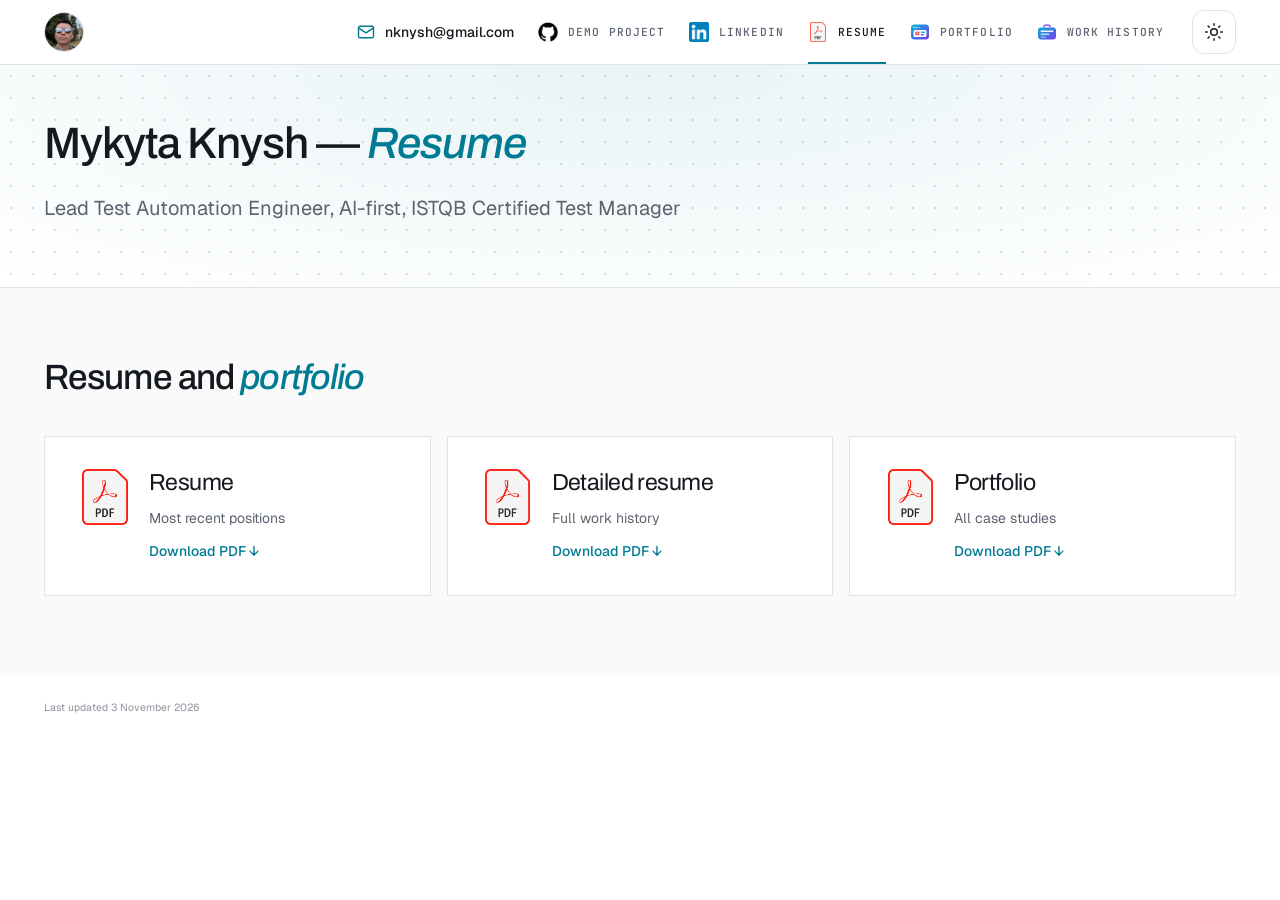
==== commit 1f88e17e: "Replace header PDF button with download links under the portfolio and work history titles" ====
--- a/docs/index.html
+++ b/docs/index.html
@@ -87,7 +87,6 @@
   <div class="bar">
     <a class="brand" href="portfolio/" aria-label="Mykyta Knysh, portfolio overview"><img src="images/avatar.jpg" alt="" width="40" height="40"></a>
     <div class="actions">
-      <a class="button" href="Mykyta_Knysh_Resume.pdf" download>PDF</a>
       <button class="icon-link framed theme-toggle" type="button" aria-label="Switch color theme" title="Switch color theme"><svg viewBox="0 0 24 24" width="20" height="20" fill="none" stroke="currentColor" stroke-width="1.75" stroke-linecap="round" stroke-linejoin="round" aria-hidden="true"><circle cx="12" cy="12" r="4"/><path d="M12 2v2M12 20v2M4.9 4.9l1.4 1.4M17.7 17.7l1.4 1.4M2 12h2M20 12h2M6.3 17.7l-1.4 1.4M19.1 4.9l-1.4 1.4"/></svg></button>
       <button class="icon-link menu-toggle" type="button" aria-label="Menu" aria-expanded="false" aria-controls="menu"><svg viewBox="0 0 24 24" width="20" height="20" fill="none" stroke="currentColor" stroke-width="1.75" stroke-linecap="round" stroke-linejoin="round" aria-hidden="true"><path d="M4 6h16M4 12h16M4 18h16"/></svg></button>
     </div>
--- a/docs/portfolio/portfolio.css
+++ b/docs/portfolio/portfolio.css
@@ -41,8 +41,8 @@
 .skip { position:absolute; left:-999px; top:0; padding:.5rem 1rem; background:var(--bg); z-index:60; }
 .skip:focus { left:0; }
 
-/* Header: avatar (links to the overview) on the left; email, links, PDF button and theme switch on the right.
-   The links are a drop-down menu below 26rem, icons only from 26rem, and icons with labels from 64rem.
+/* Header: avatar (links to the overview) on the left; email, links and theme switch on the right.
+   The links are a drop-down menu below 24rem, icons only from 24rem, and icons with labels from 64rem.
    The email address shows in full from 36rem, ahead of the other labels. */
 .site-header { position:sticky; top:0; z-index:50; background:var(--header); border-bottom:1px solid var(--border); -webkit-backdrop-filter:blur(12px); backdrop-filter:blur(12px); }
 .bar { display:flex; flex-wrap:wrap; align-items:center; justify-content:space-between; gap:0 1rem; min-height:4rem; padding:0 24px; }
@@ -78,6 +78,11 @@
   radial-gradient(circle, color-mix(in srgb, var(--muted) 22%, transparent) 1px, transparent 1px) 0 0 / 22px 22px; }
 .pip { content:""; display:inline-block; width:.4rem; height:.4rem; margin-right:.6rem; border-radius:50%; background:var(--primary); vertical-align:.1em; }
 .hero h1 { max-width:52rem; margin:0; font:500 clamp(1.75rem,3.5vw,2.75rem)/1.02 var(--heading); letter-spacing:-.025em; text-wrap:balance; }
+/* The PDF download sits on its own line under the overview and work history titles. */
+.title-row { display:flex; flex-direction:column; align-items:flex-start; gap:.75rem; }
+.title-pdf { display:inline-flex; align-items:center; gap:.5rem; color:var(--primary); font-size:.95rem; font-weight:500; text-decoration:none; white-space:nowrap; }
+.title-pdf:hover { text-decoration:underline; text-underline-offset:3px; }
+.title-pdf img { flex:none; width:1.5rem; height:1.5rem; object-fit:contain; }
 .intro { display:grid; gap:1.75rem 4rem; margin-top:3.5rem; }
 .lead { max-width:46rem; margin:1.75rem 0 0; color:var(--muted); font-size:clamp(1.125rem,2.5vw,1.25rem); line-height:1.45; text-wrap:pretty; }
 .availability-title { margin:0; color:var(--primary); font:italic 500 clamp(1.4rem,2.75vw,1.75rem)/1.2 var(--heading); letter-spacing:-.02em; }
@@ -151,7 +156,7 @@
 .doc-note { grid-column:2; color:var(--muted); font-size:.875rem; line-height:1.4; }
 
 .history-hero { padding-bottom:0; }
-.history-hero h1 { margin-top:3.5rem; }
+.history-hero .title-row { margin-top:3.5rem; }
 .history-hero .lead { margin-bottom:3rem; }
 .history { padding-top:3rem; padding-bottom:4rem; }
 .history > .job { max-width:52rem; }
@@ -177,7 +182,7 @@
 .pager a[rel="next"] { grid-column:2; text-align:right; }
 .pager .kicker { display:block; margin-bottom:.25rem; color:var(--case); }
 
-@media (min-width:26rem) {
+@media (min-width:24rem) {
   .bar { flex-wrap:nowrap; }
   .menu, .js .menu { display:block; order:1; flex:none; margin-left:auto; max-height:none; overflow:visible; padding:0; }
   .actions { order:2; }
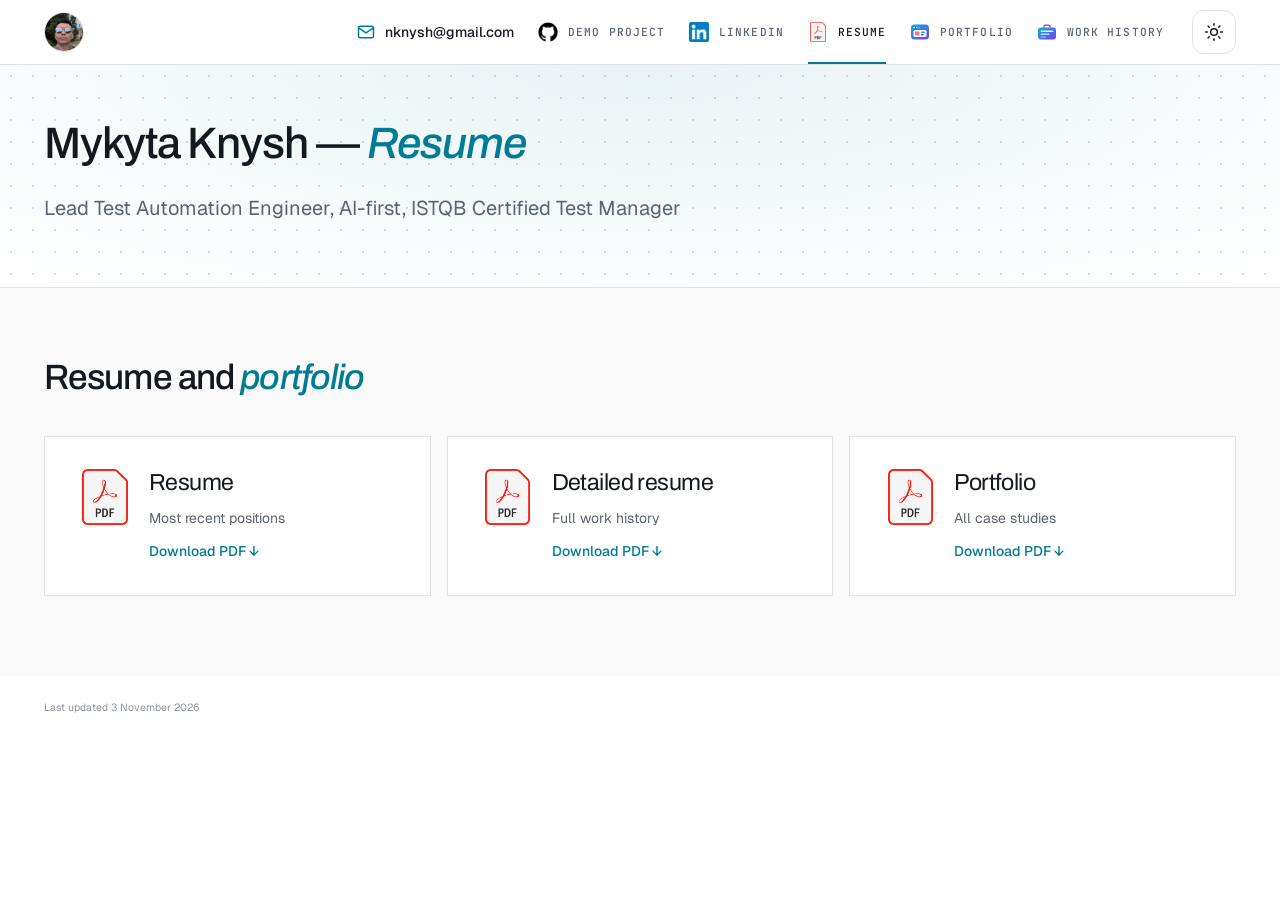
==== commit 22d4cb2b: "Open external header links in a new tab" ====
--- a/docs/index.html
+++ b/docs/index.html
@@ -93,8 +93,8 @@
     <nav id="menu" class="menu" aria-label="Links">
       <ul>
         <li class="menu-email"><a href="mailto:nknysh@gmail.com" title="Email nknysh@gmail.com"><svg viewBox="0 0 24 24" width="20" height="20" fill="none" stroke="currentColor" stroke-width="1.75" stroke-linecap="round" stroke-linejoin="round" aria-hidden="true"><rect x="3" y="5" width="18" height="14" rx="2"/><path d="m3 7 9 6 9-6"/></svg><span class="label">nknysh@gmail.com</span></a></li>
-        <li><a href="https://github.com/nknysh/cmc-tests" rel="noopener" title="Demo project"><img src="images/github.png" class="invert-dark" alt="" width="20" height="20"><span class="label">Demo project</span></a></li>
-        <li><a href="https://www.linkedin.com/in/mykytaknysh/" rel="me noopener" title="LinkedIn"><img src="images/linkedin.png" alt="" width="20" height="20"><span class="label">LinkedIn</span></a></li>
+        <li><a href="https://github.com/nknysh/cmc-tests" target="_blank" rel="noopener" title="Demo project"><img src="images/github.png" class="invert-dark" alt="" width="20" height="20"><span class="label">Demo project</span></a></li>
+        <li><a href="https://www.linkedin.com/in/mykytaknysh/" target="_blank" rel="me noopener" title="LinkedIn"><img src="images/linkedin.png" alt="" width="20" height="20"><span class="label">LinkedIn</span></a></li>
         <li><a href="./" aria-current="page" title="Resume"><img src="images/pdf.png" alt="" width="20" height="20"><span class="label">Resume</span></a></li>
         <li><a href="portfolio/" title="Portfolio"><img src="images/portfolio.svg" alt="" width="20" height="20"><span class="label">Portfolio</span></a></li>
         <li><a href="work-history/" title="Work history"><img src="images/work-history.svg" alt="" width="20" height="20"><span class="label">Work history</span></a></li>
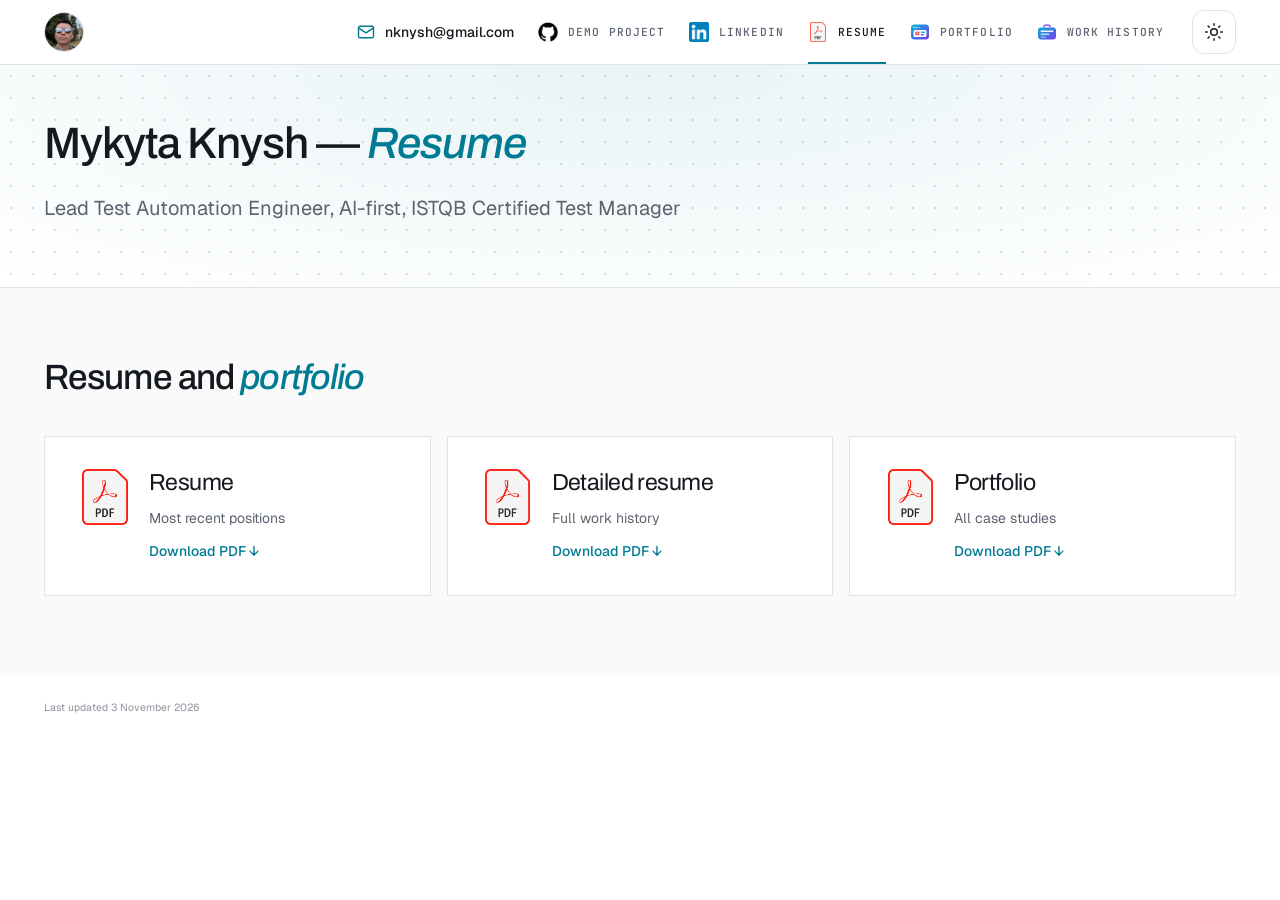
==== commit c71c3440: "Add private GoatCounter visit stats and count PDF downloads as events" ====
--- a/docs/index.html
+++ b/docs/index.html
@@ -18,6 +18,7 @@
 <link rel="stylesheet" href="https://fonts.googleapis.com/css2?family=Archivo:ital,wght@0,400..800;1,400..600&family=Geist:wght@300..600&family=JetBrains+Mono:wght@400;500&display=swap">
 <link rel="stylesheet" href="portfolio/portfolio.css">
 <script src="portfolio/menu.js"></script>
+<script data-goatcounter="https://nknysh.goatcounter.com/count" async src="https://gc.zgo.at/count.js"></script>
 <meta name="robots" content="index, follow, max-snippet:-1, max-image-preview:large">
 <link rel="me" href="https://www.linkedin.com/in/mykytaknysh/">
 <meta property="og:site_name" content="Mykyta Knysh – Resume &amp; Portfolio">
